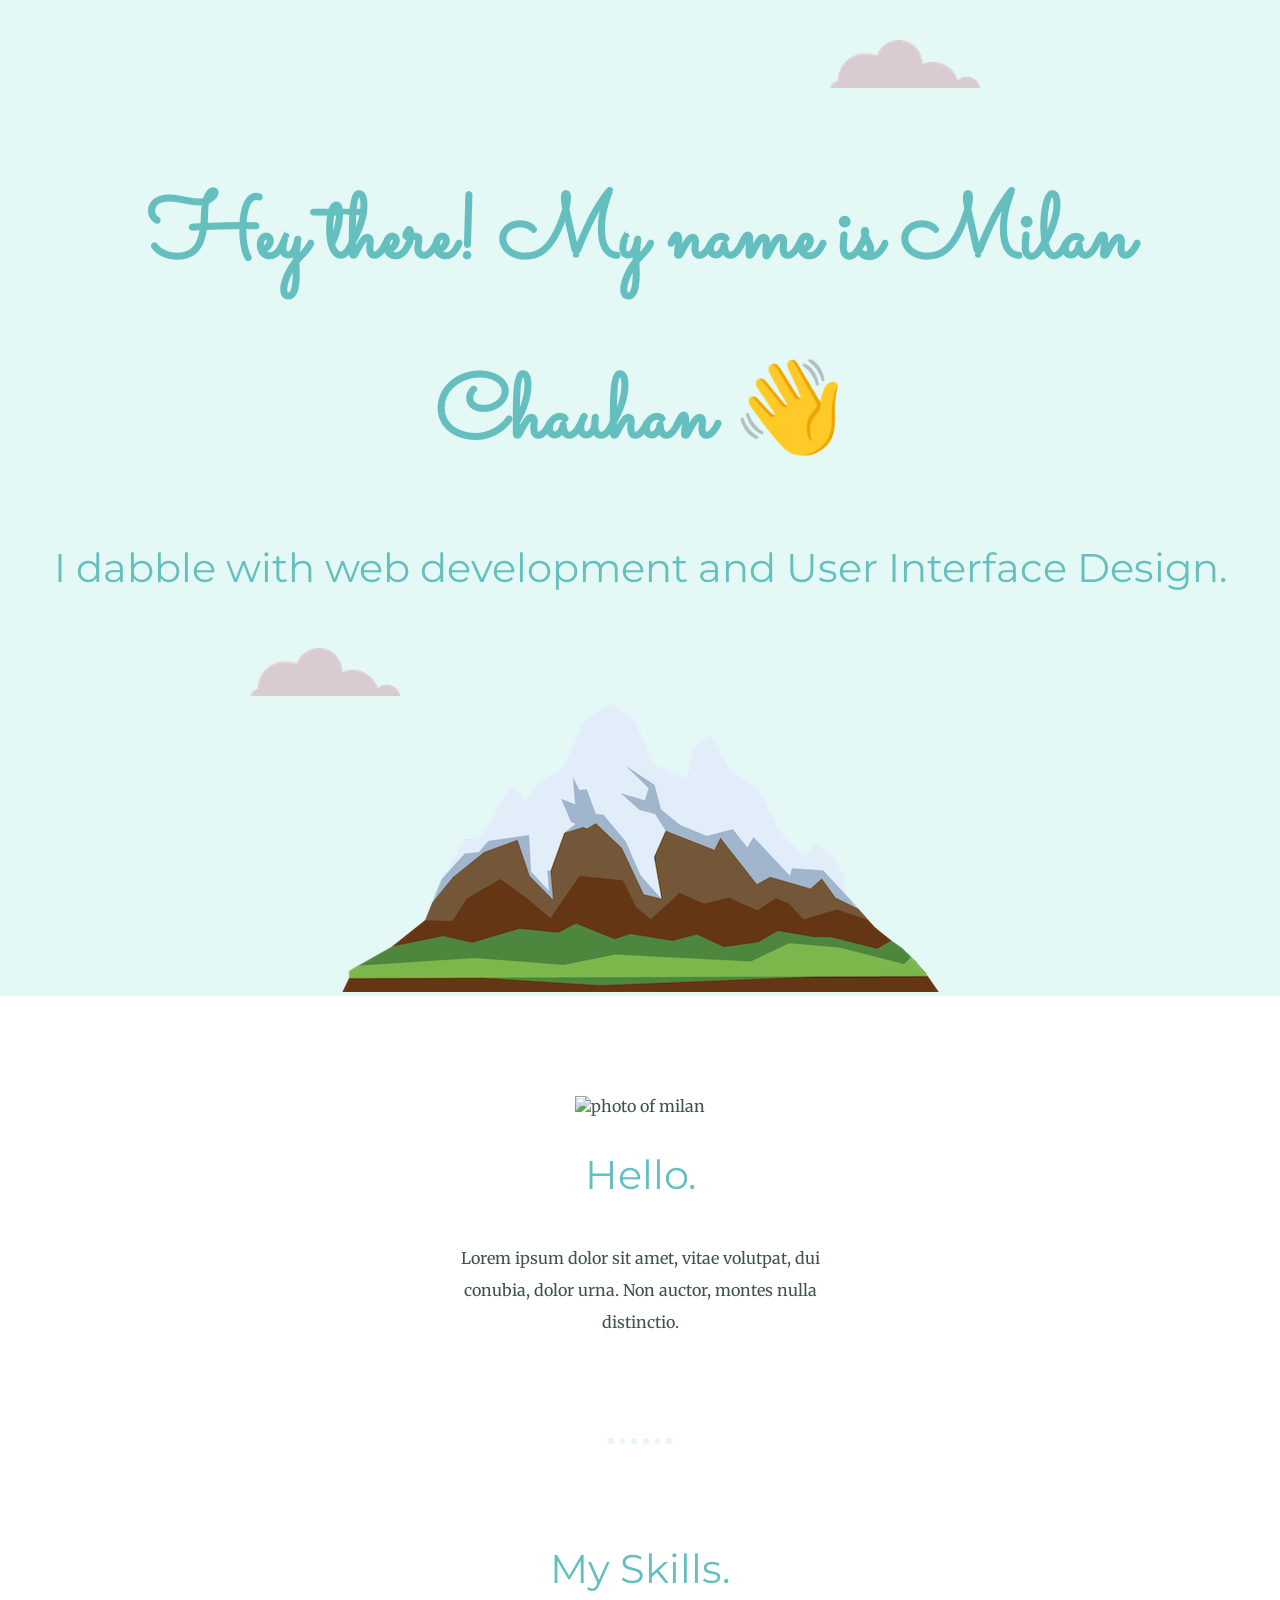
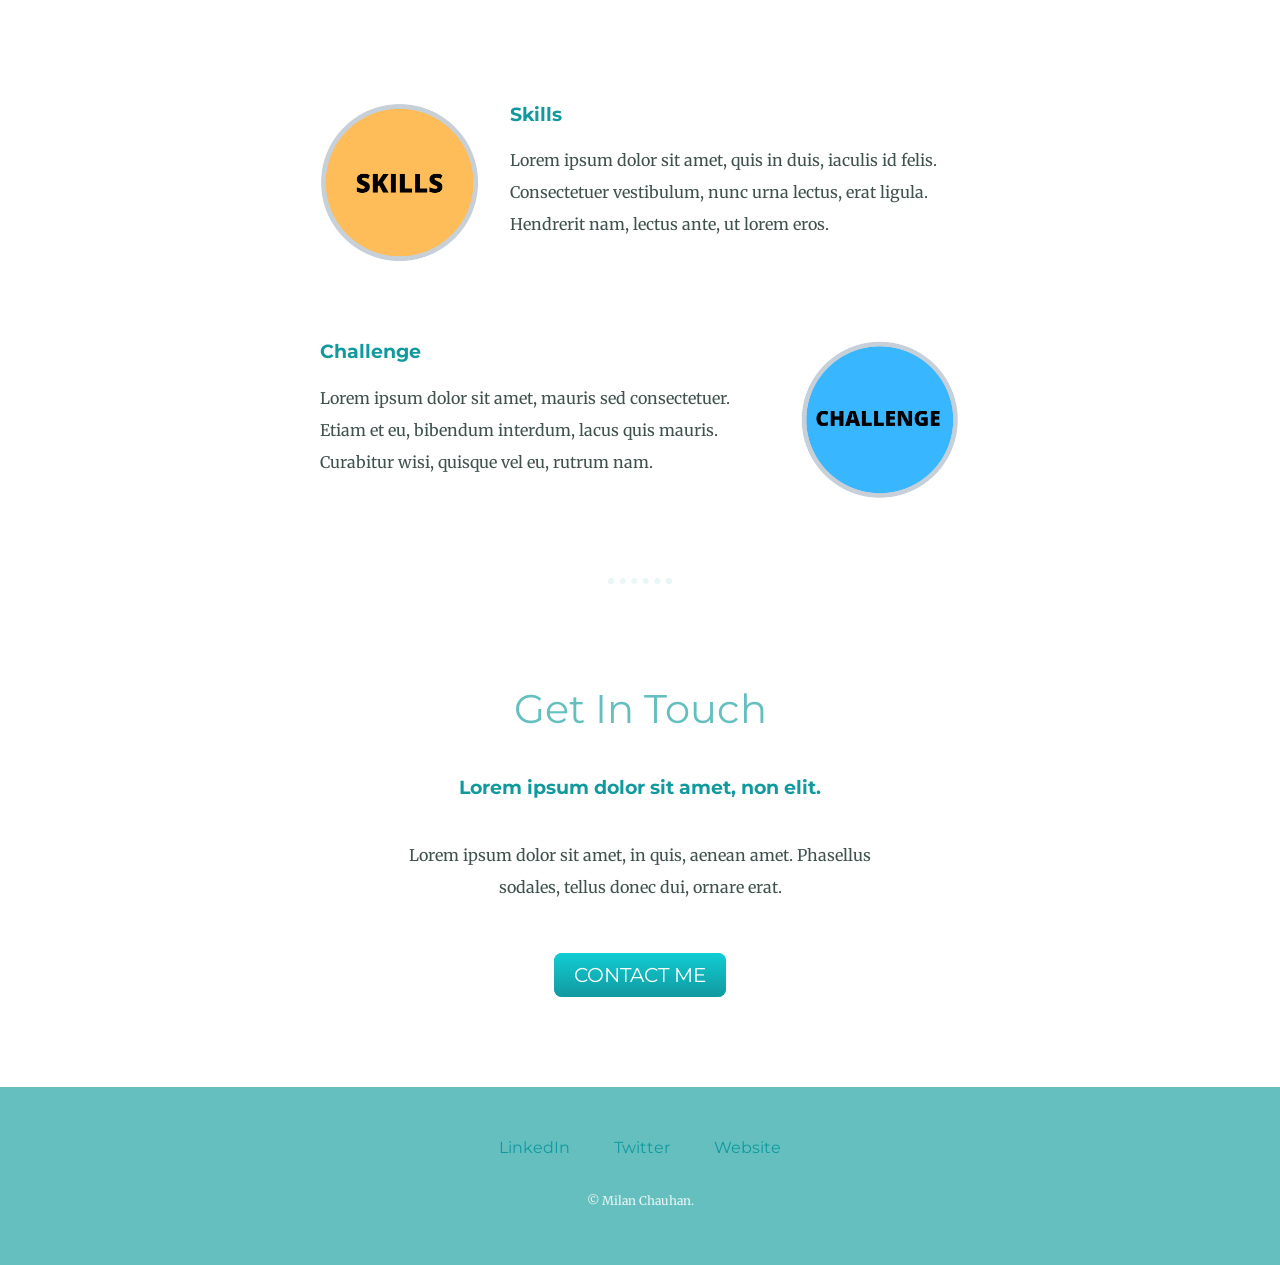
==== index.html @ 95e157bb "updating welcome message" ====
<!DOCTYPE html>
<html lang="en" dir="ltr">
  <head>
    <meta charset="utf-8">
    <title>Milan Chauhan</title>
    <link rel="stylesheet" href="css/styles.css">
    <link rel="icon" href="favicon.ico">
    <link rel="preconnect" href="https://fonts.googleapis.com">
    <link rel="preconnect" href="https://fonts.gstatic.com" crossorigin><link href="https://fonts.googleapis.com/css2?family=Merriweather&family=Montserrat&family=Sacramento&display=swap" rel="stylesheet">
  </head>
  <body>
    <div class="top-container">
      <img class="top-cloud" src="images/cloud.png" alt="cloud-image">
      <h1>Hey there! My name is Milan Chauhan 👋</h1>
      <h2>I dabble with web development and User Interface Design.</h2>
      <img class="bottom-cloud" src="images/cloud.png" alt="cloud-image">
      <img src="images/mountain.png" alt="mountain-image">
    </div>
    
    <div class="middle-container">
      <div class="profile">
        <img class="profile-photo" src="images/milan.png" alt="photo of milan">
        <h2>Hello.</h2>
        <p class="intro">Lorem ipsum dolor sit amet, vitae volutpat, dui conubia, dolor urna. Non auctor, montes nulla distinctio.</p>
      </div>
      <hr>
      <div class="skills">
        <h2>My Skills.</h2>
        <div class="skill-row">
          <img class="skills-image" src="images/skills.png" alt="image with skills written on it">
          <h3>Skills</h3>
          <p>Lorem ipsum dolor sit amet, quis in duis, iaculis id felis. Consectetuer vestibulum, nunc urna lectus, erat ligula. Hendrerit nam, lectus ante, ut lorem eros.</p>
        </div>
        <div class="skill-row">
          <img class="challenge-image" src="images/challenge.png" alt="image with challenge written on it">
          <h3>Challenge</h3>
          <p>Lorem ipsum dolor sit amet, mauris sed consectetuer. Etiam et eu, bibendum interdum, lacus quis mauris. Curabitur wisi, quisque vel eu, rutrum nam.</p>
        </div>
      </div>
      <hr>
      <div class="contact-me">
        <h2>Get In Touch</h2>
        <h3>Lorem ipsum dolor sit amet, non elit.</h3>
        <p class="contact-message">Lorem ipsum dolor sit amet, in quis, aenean amet. Phasellus sodales, tellus donec dui, ornare erat.</p>
        <a class="btn" href="mailto:milanchauhan.junkmail01@gmail.com">CONTACT ME</a>
      </div>
    </div>
    
    
    <div class="bottom-container">
      <a class="footer-link" href="https://www.linkedin.com/in/milanxchauhan">LinkedIn</a>
      <a class="footer-link" href="https://twitter.com/milanxchauhan">Twitter</a>
      <a class="footer-link" href="https://developer.mozilla.org/en-US/">Website</a>
      <p class="copyright">© Milan Chauhan.</p>
    </div>
    

  </body>
</html>
---- css/styles.css ----
body {
  color: #40514E;
  margin: 0;
  text-align: center;
  font-family: 'Merriweather', serif;
}

p {
  line-height: 2;
}

h1 {
  margin: 50px auto 0 auto;
  font-family: 'Sacramento', cursive;
  font-size: 5.625rem;
  color: #66BFBF;
  line-height: 2;
}

h2 {
  font-family: 'Montserrat', sans-serif;
  font-size: 2.5rem;
  color: #66BFBF;
  font-weight: normal;
  padding-bottom: 10px;
}

h3 {
  font-family: 'Montserrat', sans-serif;
  color: #11999E;
}
.intro {
  width: 30%;
  margin: auto;
}

hr {
  border: dotted #EAF6F6 6px;
  border-bottom: none;
  width: 4%;
  margin: 100px auto;
}

a {
  color: #11999E;
  font-family: 'Montserrat', sans-serif;
  margin: 10px 20px;
  text-decoration: none;
}

a:hover {
  color: #EAF6F6;
}

.skill-row {
  width: 50%;
  margin: 100px auto 100px auto;
  text-align: left;
}

.top-container {
  background-color: #E4F9F5;
  position: relative;
  padding-top: 100px;
}

.middle-container {
  margin: 100px 0;
}

.bottom-container {
  background-color: #66BFBF;
  padding: 50px 0 20px;
}

.top-cloud {
  position: absolute;
  right: 300px;
  top: 40px;

}

.bottom-cloud {
  position: absolute;
  left: 250px;
  bottom: 300px;
}

.profile-photo {
  width: 25%;
}

.skills-image {
  width: 25%;
  float: left;
  margin-right: 30px;
}

.challenge-image {
  width: 25%;
  float: right;
  margin-left: 30px;
}

.contact-message {
  width: 40%;
  margin: 40px auto 60px;
}

.copyright {
  color: #EAF6F6;
  font-size: 0.75rem;
  padding: 20px 0;
}

.btn {
  background: #11cdd4;
  background-image: -webkit-linear-gradient(top, #11cdd4, #11999e);
  background-image: -moz-linear-gradient(top, #11cdd4, #11999e);
  background-image: -ms-linear-gradient(top, #11cdd4, #11999e);
  background-image: -o-linear-gradient(top, #11cdd4, #11999e);
  background-image: linear-gradient(to bottom, #11cdd4, #11999e);
  -webkit-border-radius: 8;
  -moz-border-radius: 8;
  border-radius: 8px;
  font-family: 'Montserrat', sans-serif;
  color: #ffffff;
  font-size: 20px;
  padding: 10px 20px 10px 20px;
  text-decoration: none;
}

.btn:hover {
  background: #30e3cb;
  background-image: -webkit-linear-gradient(top, #30e3cb, #2bc4ad);
  background-image: -moz-linear-gradient(top, #30e3cb, #2bc4ad);
  background-image: -ms-linear-gradient(top, #30e3cb, #2bc4ad);
  background-image: -o-linear-gradient(top, #30e3cb, #2bc4ad);
  background-image: linear-gradient(to bottom, #30e3cb, #2bc4ad);
  text-decoration: none;
}
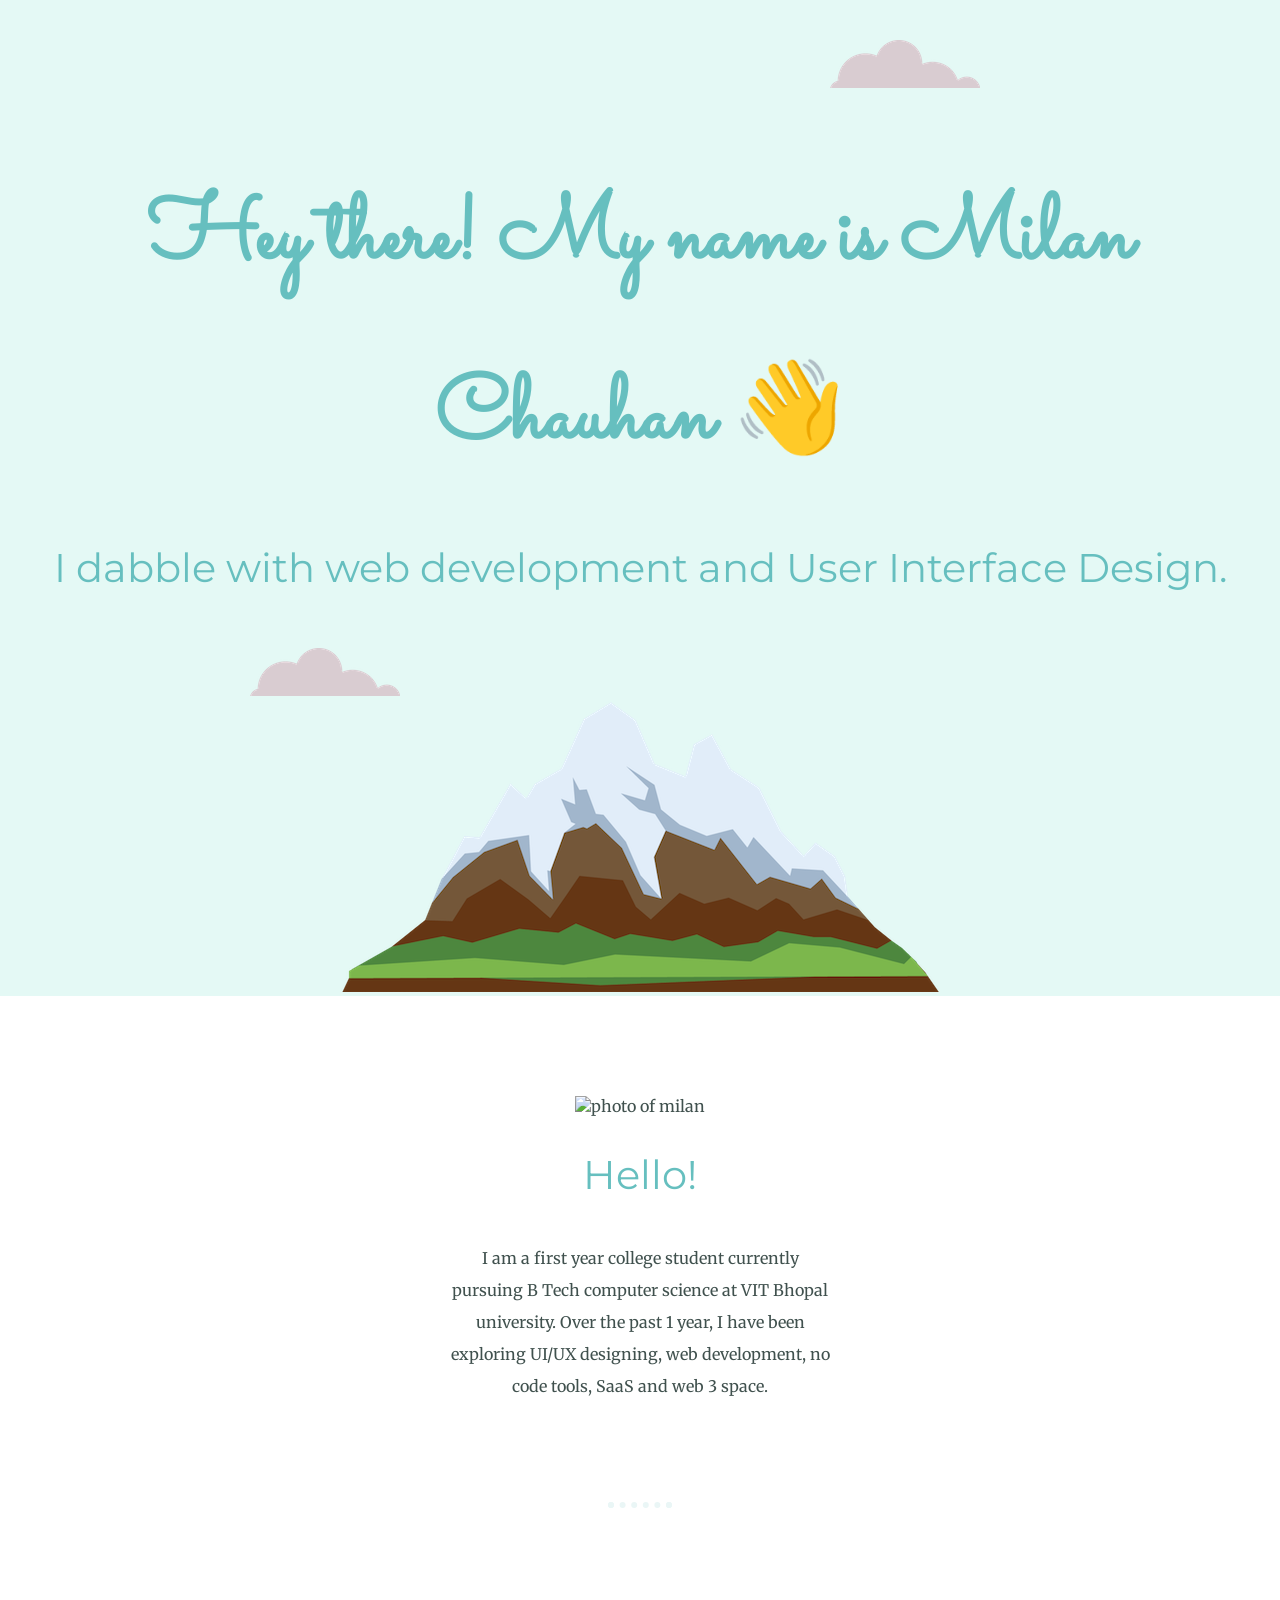
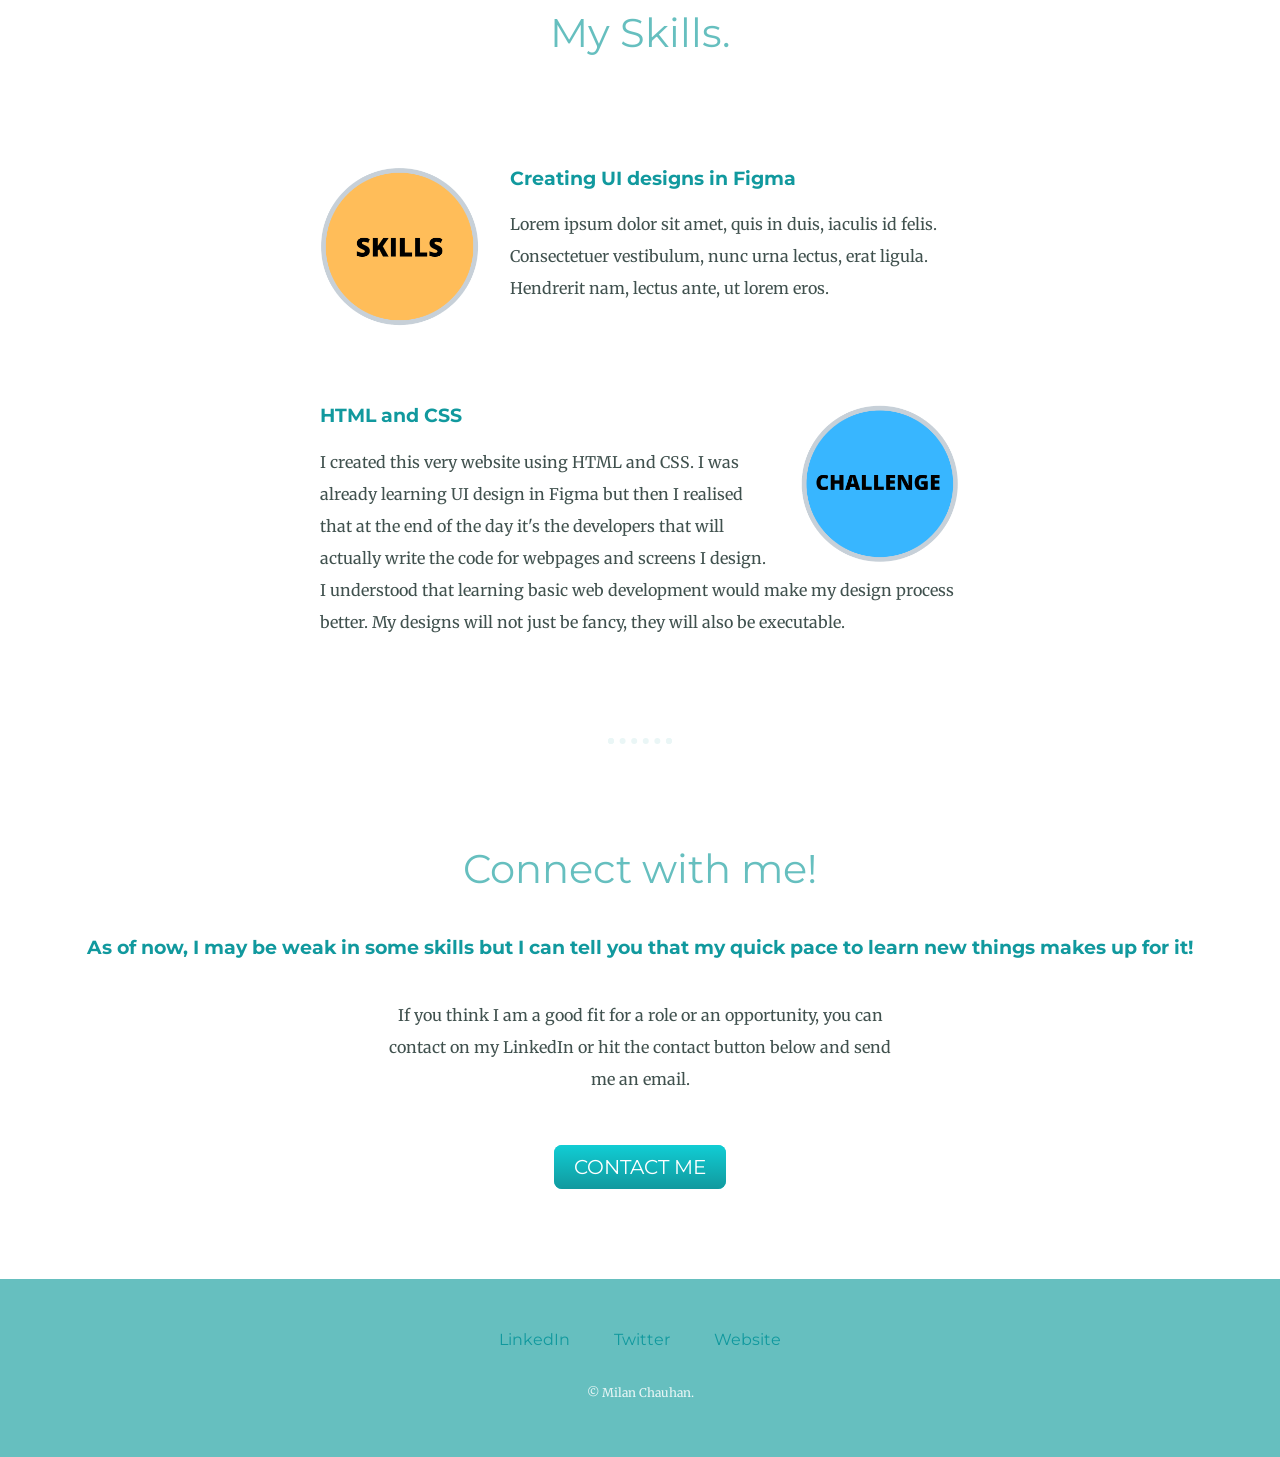
==== commit 68bf89d4: "updating portfolio details" ====
--- a/index.html
+++ b/index.html
@@ -20,29 +20,29 @@
     <div class="middle-container">
       <div class="profile">
         <img class="profile-photo" src="images/milan.png" alt="photo of milan">
-        <h2>Hello.</h2>
-        <p class="intro">Lorem ipsum dolor sit amet, vitae volutpat, dui conubia, dolor urna. Non auctor, montes nulla distinctio.</p>
+        <h2>Hello!</h2>
+        <p class="intro">I am a first year college student currently pursuing B Tech computer science at VIT Bhopal university. Over the past 1 year, I have been exploring UI/UX designing, web development, no code tools, SaaS and web 3 space.</p>
       </div>
       <hr>
       <div class="skills">
         <h2>My Skills.</h2>
         <div class="skill-row">
           <img class="skills-image" src="images/skills.png" alt="image with skills written on it">
-          <h3>Skills</h3>
+          <h3>Creating UI designs in Figma</h3>
           <p>Lorem ipsum dolor sit amet, quis in duis, iaculis id felis. Consectetuer vestibulum, nunc urna lectus, erat ligula. Hendrerit nam, lectus ante, ut lorem eros.</p>
         </div>
         <div class="skill-row">
           <img class="challenge-image" src="images/challenge.png" alt="image with challenge written on it">
-          <h3>Challenge</h3>
-          <p>Lorem ipsum dolor sit amet, mauris sed consectetuer. Etiam et eu, bibendum interdum, lacus quis mauris. Curabitur wisi, quisque vel eu, rutrum nam.</p>
+          <h3>HTML and CSS</h3>
+          <p>I created this very website using HTML and CSS. I was already learning UI design in Figma but then I realised that at the end of the day it's the developers that will actually write the code for webpages and screens I design. I understood that learning basic web development would make my design process better. My designs will not just be fancy, they will also be executable.</p>
         </div>
       </div>
       <hr>
       <div class="contact-me">
-        <h2>Get In Touch</h2>
-        <h3>Lorem ipsum dolor sit amet, non elit.</h3>
-        <p class="contact-message">Lorem ipsum dolor sit amet, in quis, aenean amet. Phasellus sodales, tellus donec dui, ornare erat.</p>
-        <a class="btn" href="mailto:milanchauhan.junkmail01@gmail.com">CONTACT ME</a>
+        <h2>Connect with me!</h2>
+        <h3>As of now, I may be weak in some skills but I can tell you that my quick pace to learn new things makes up for it!</h3>
+        <p class="contact-message">If you think I am a good fit for a role or an opportunity, you can contact on my LinkedIn or hit the contact button below and send me an email.</p>
+        <a class="btn" href="mailto:milanchauhan.contact@gmail.com">CONTACT ME</a>
       </div>
     </div>
     
@@ -50,7 +50,7 @@
     <div class="bottom-container">
       <a class="footer-link" href="https://www.linkedin.com/in/milanxchauhan">LinkedIn</a>
       <a class="footer-link" href="https://twitter.com/milanxchauhan">Twitter</a>
-      <a class="footer-link" href="https://developer.mozilla.org/en-US/">Website</a>
+      <a class="footer-link" href="https://milanxchauhan.github.io/portfolio/">Website</a>
       <p class="copyright">© Milan Chauhan.</p>
     </div>
     
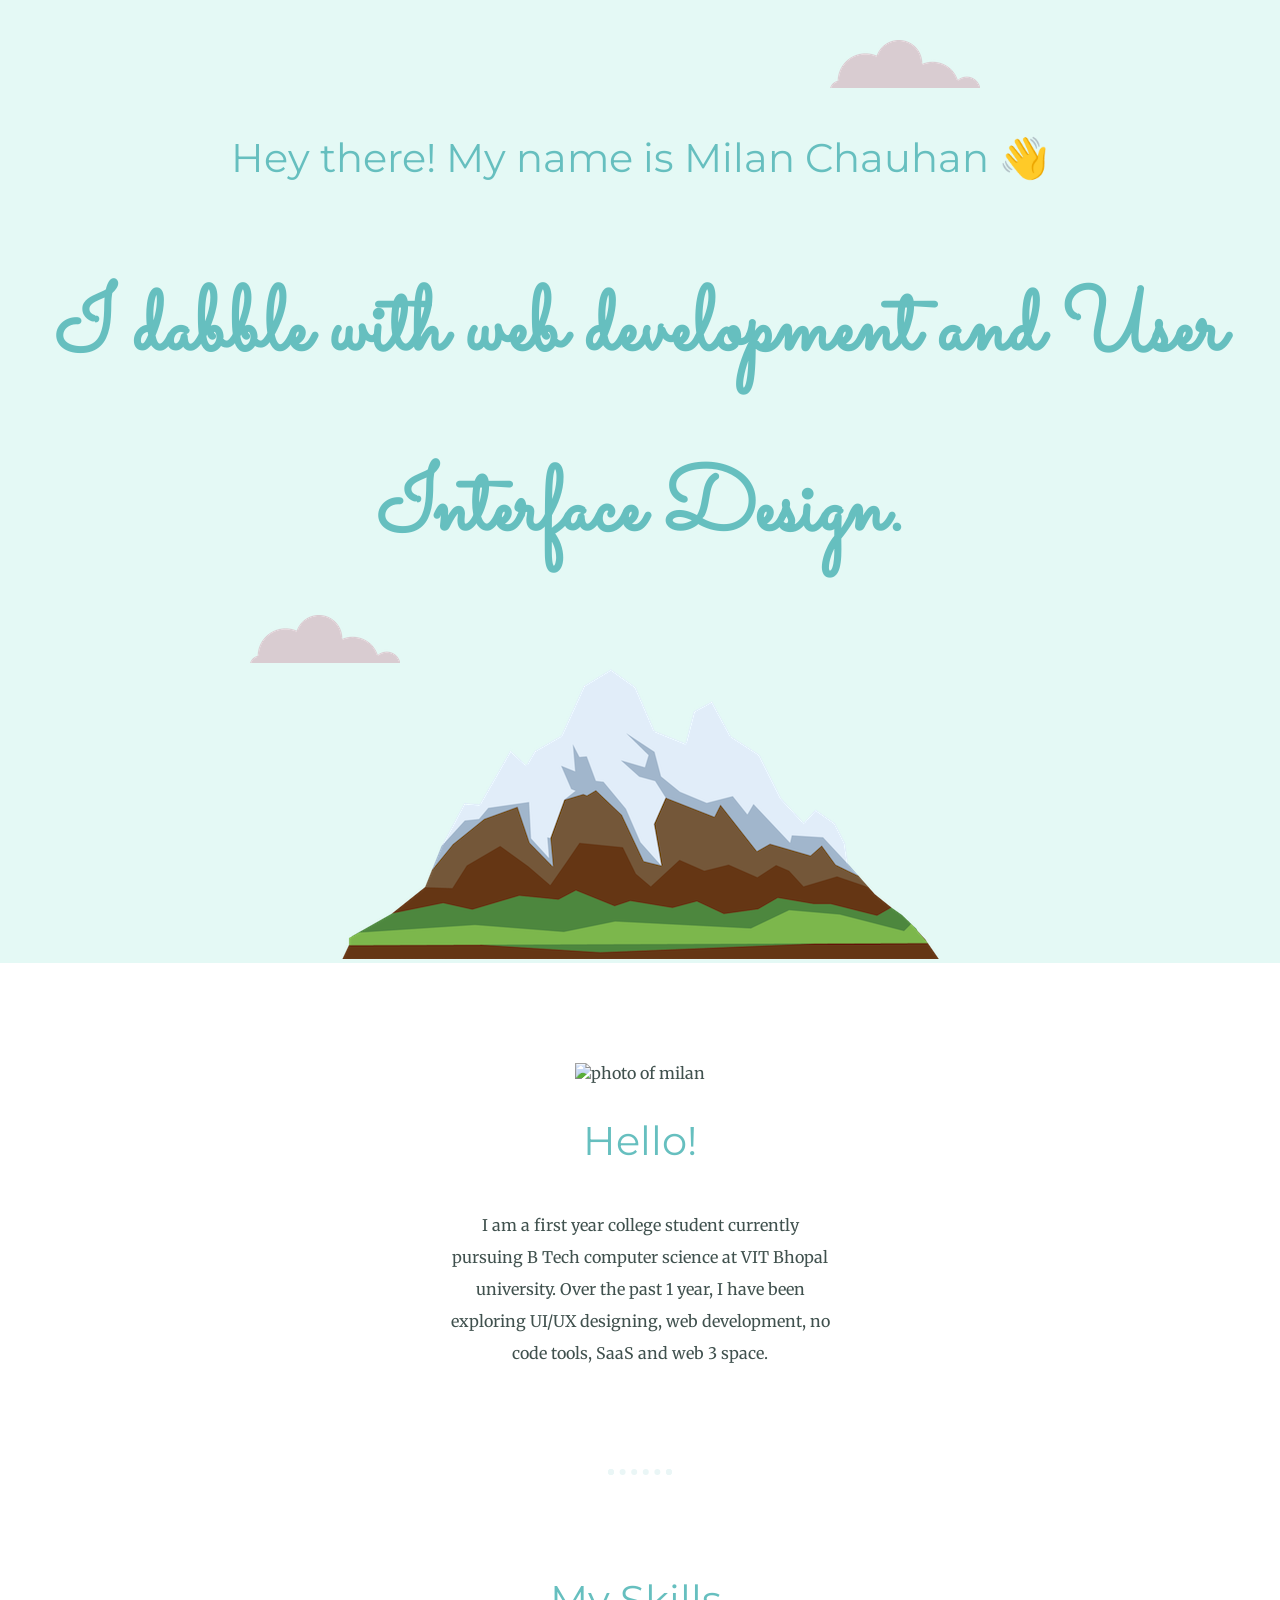
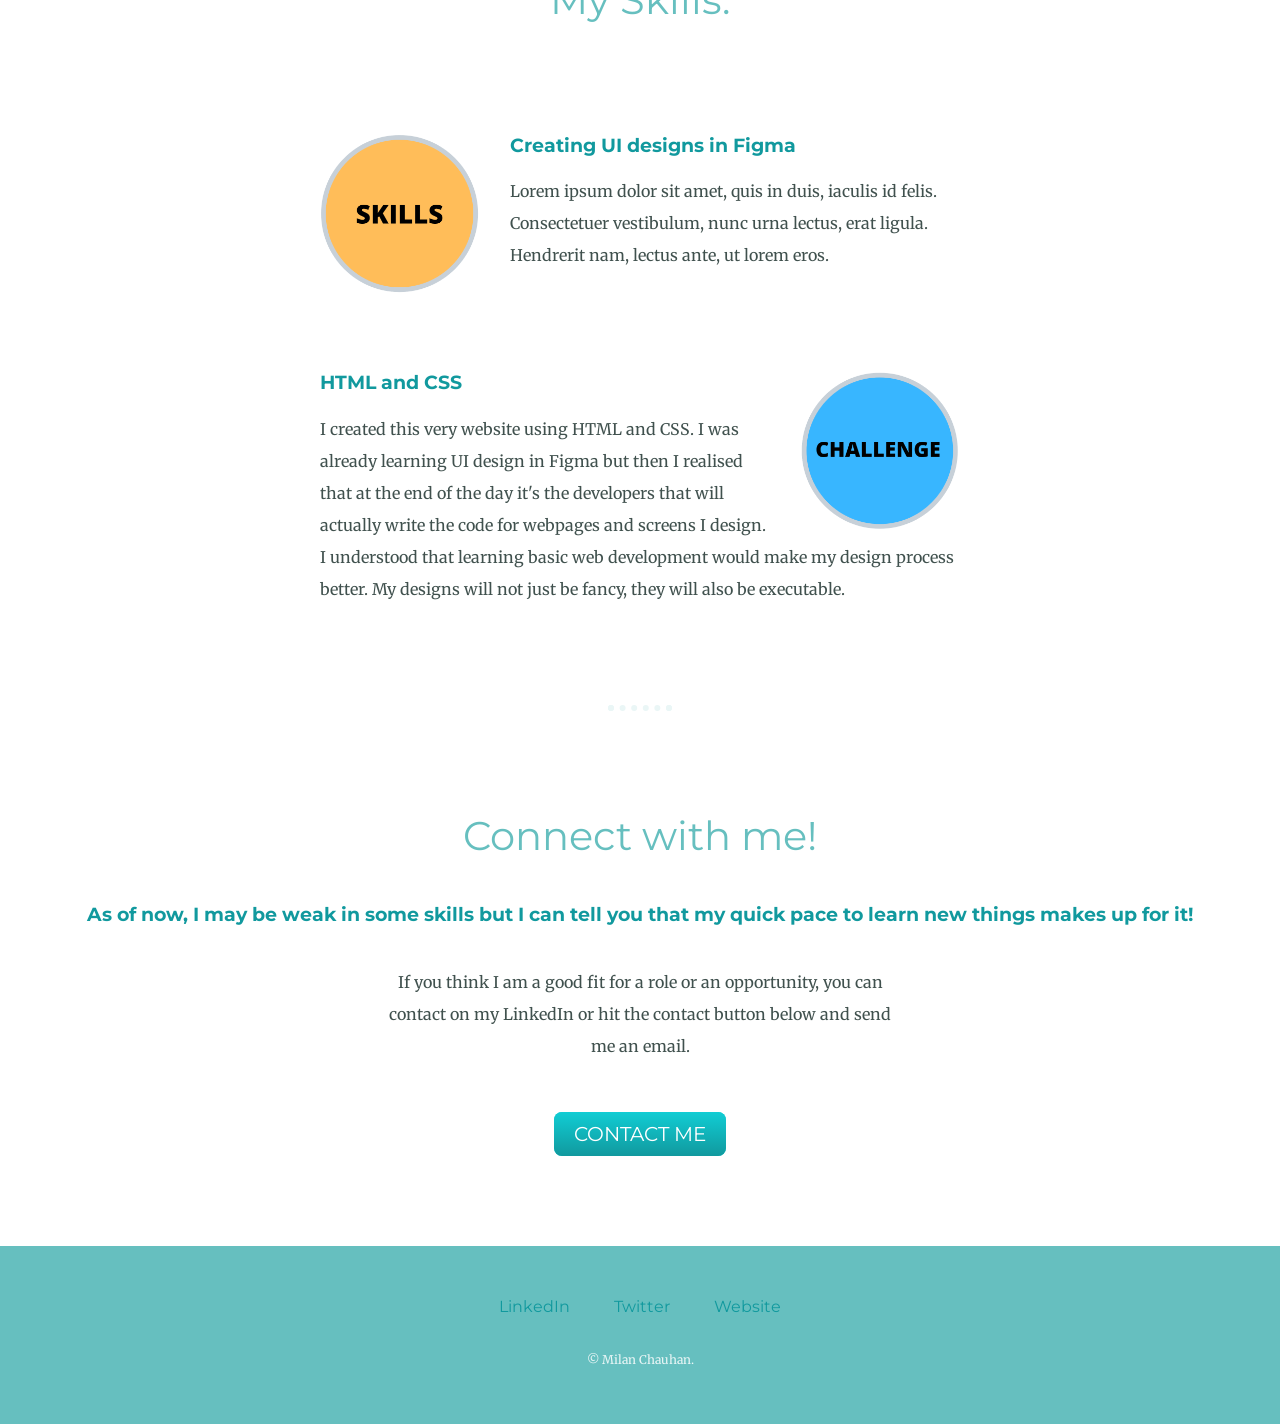
==== commit 7f6d2ec5: "updating welcome message" ====
--- a/index.html
+++ b/index.html
@@ -11,8 +11,8 @@
   <body>
     <div class="top-container">
       <img class="top-cloud" src="images/cloud.png" alt="cloud-image">
-      <h1>Hey there! My name is Milan Chauhan 👋</h1>
-      <h2>I dabble with web development and User Interface Design.</h2>
+      <h2>Hey there! My name is Milan Chauhan 👋</h2>
+      <h1>I dabble with web development and User Interface Design.</h1>
       <img class="bottom-cloud" src="images/cloud.png" alt="cloud-image">
       <img src="images/mountain.png" alt="mountain-image">
     </div>
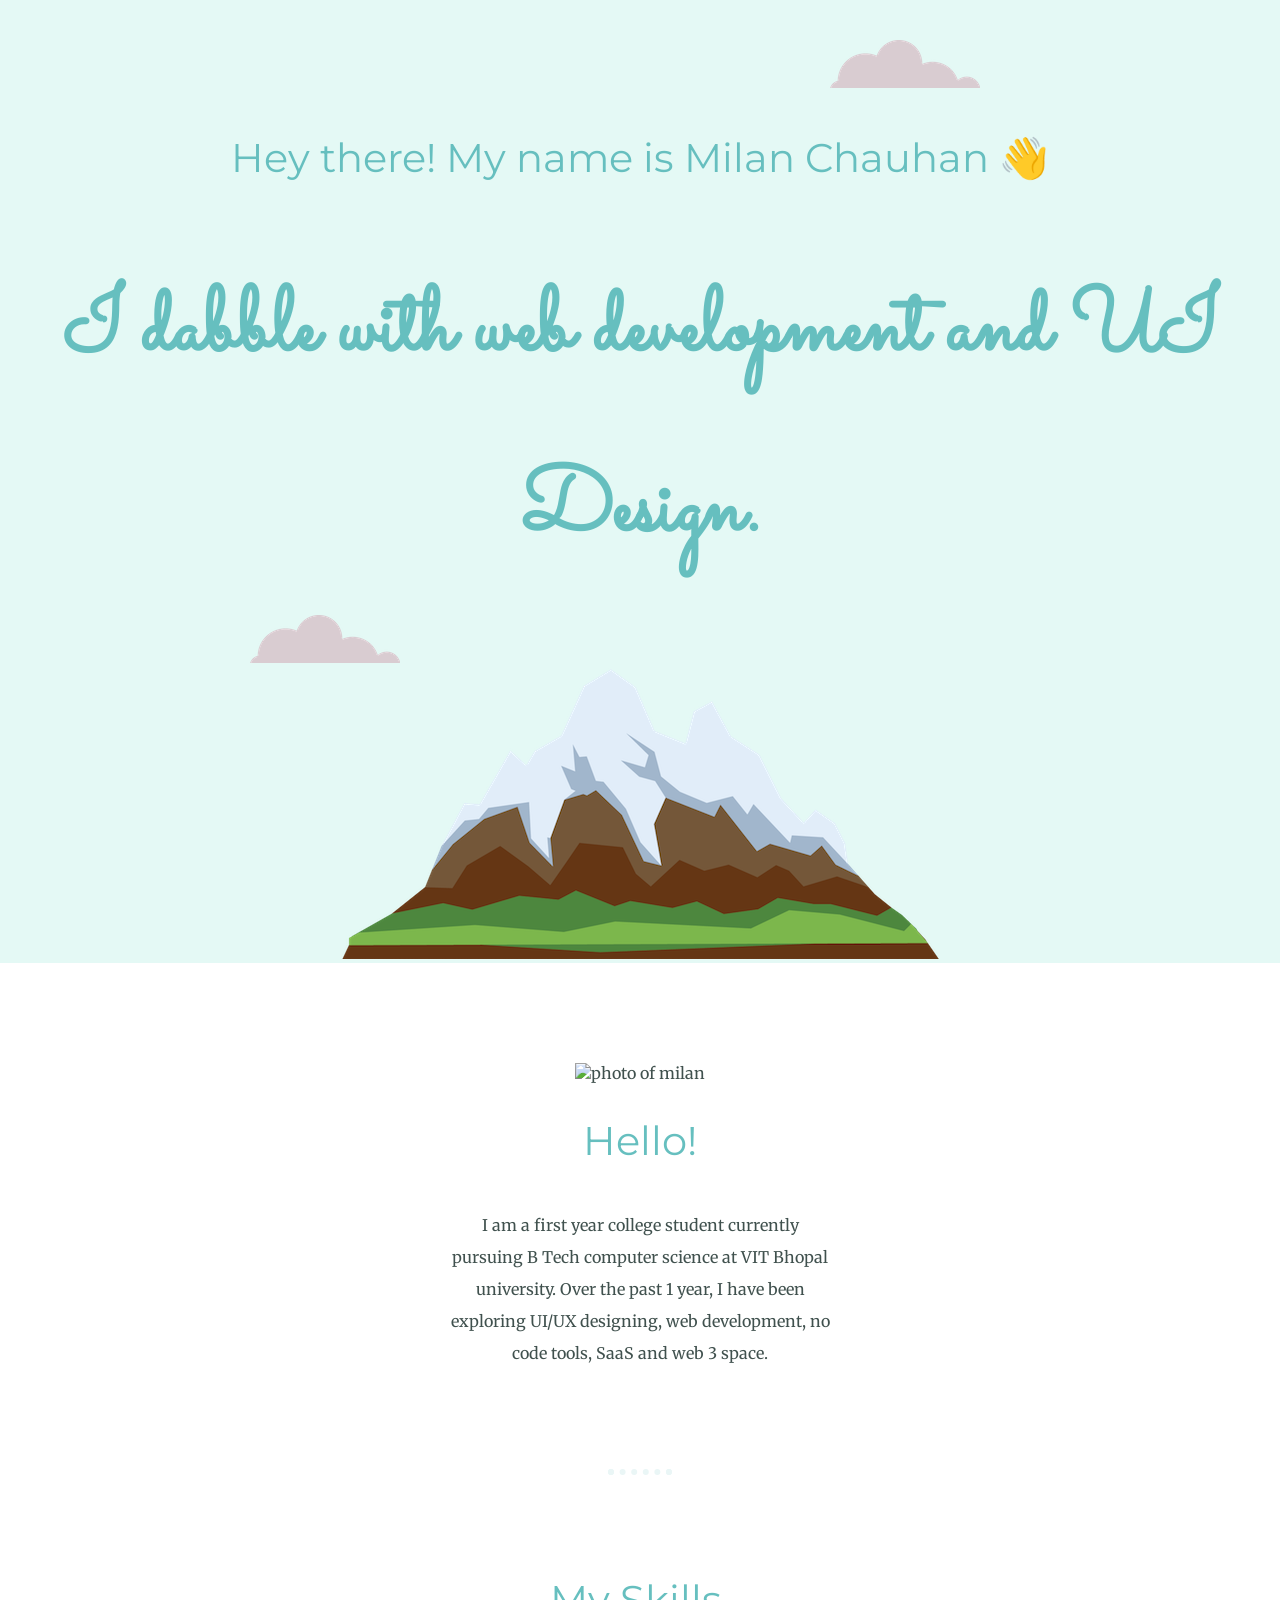
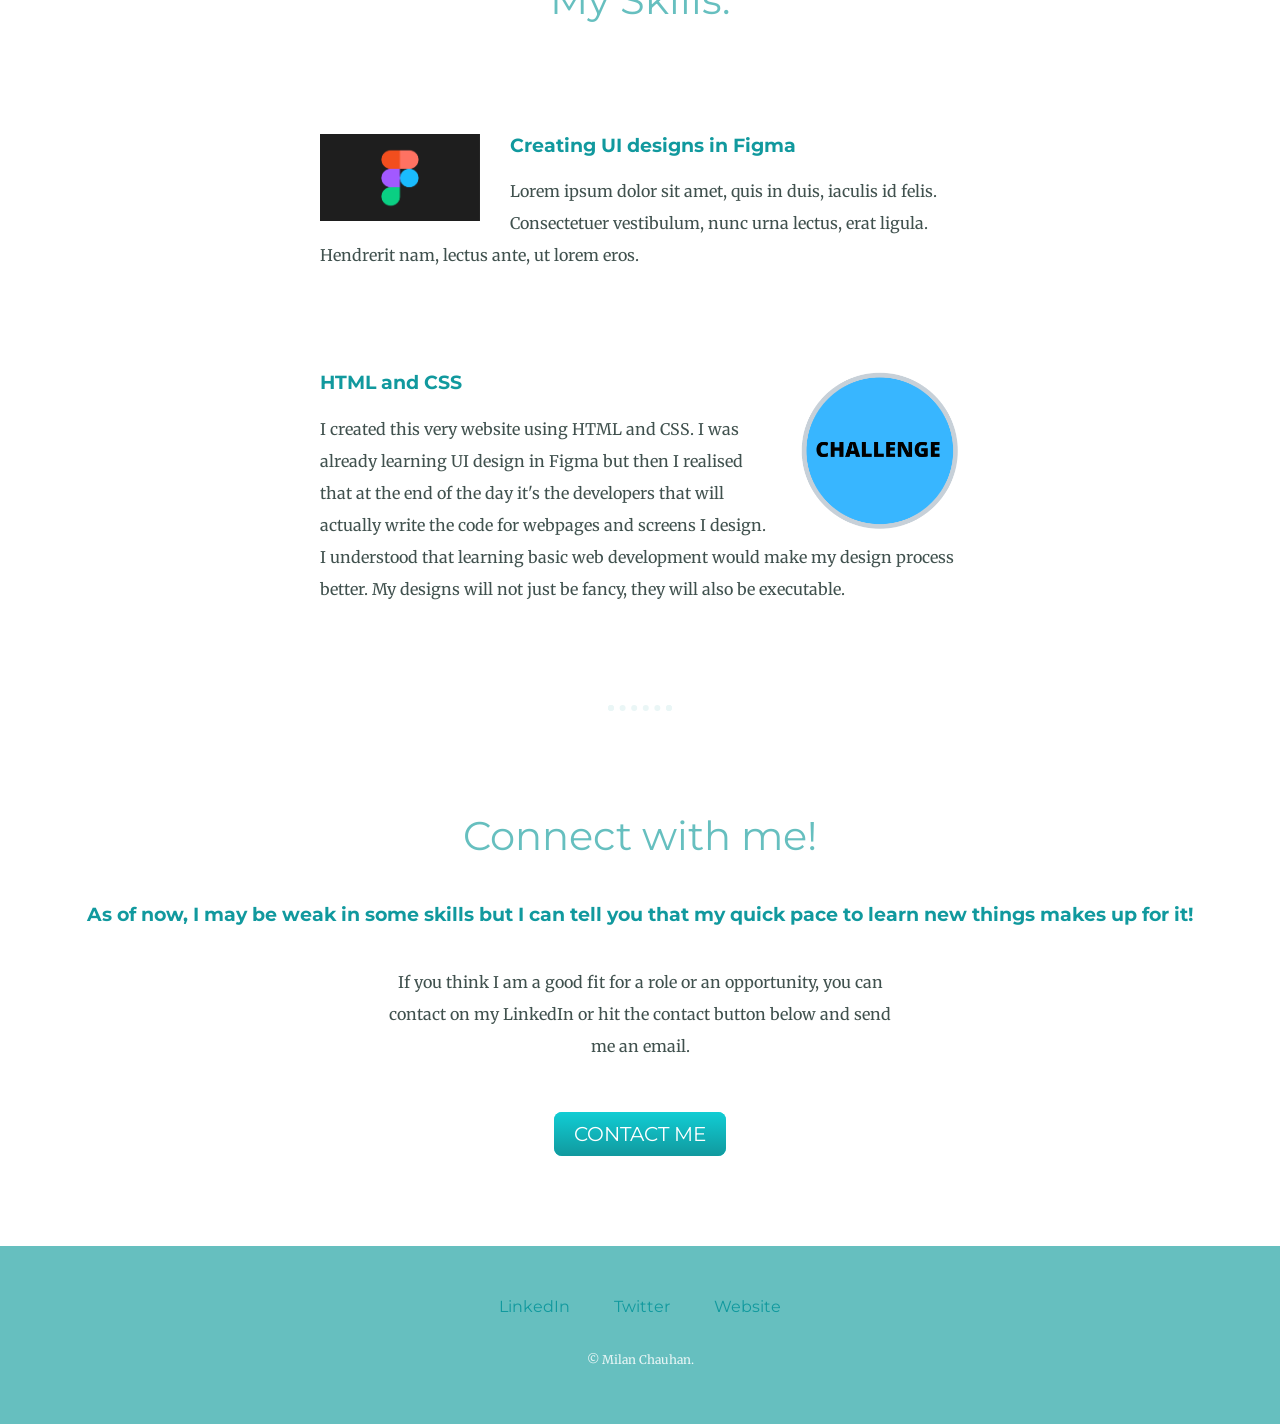
==== commit 7d964c79: "Update index.html" ====
--- a/index.html
+++ b/index.html
@@ -12,7 +12,7 @@
     <div class="top-container">
       <img class="top-cloud" src="images/cloud.png" alt="cloud-image">
       <h2>Hey there! My name is Milan Chauhan 👋</h2>
-      <h1>I dabble with web development and User Interface Design.</h1>
+      <h1>I dabble with web development and UI Design.</h1>
       <img class="bottom-cloud" src="images/cloud.png" alt="cloud-image">
       <img src="images/mountain.png" alt="mountain-image">
     </div>
@@ -27,7 +27,7 @@
       <div class="skills">
         <h2>My Skills.</h2>
         <div class="skill-row">
-          <img class="skills-image" src="images/skills.png" alt="image with skills written on it">
+          <img class="skills-image" src="images/figma-logo.png" alt="image of figma icon">
           <h3>Creating UI designs in Figma</h3>
           <p>Lorem ipsum dolor sit amet, quis in duis, iaculis id felis. Consectetuer vestibulum, nunc urna lectus, erat ligula. Hendrerit nam, lectus ante, ut lorem eros.</p>
         </div>
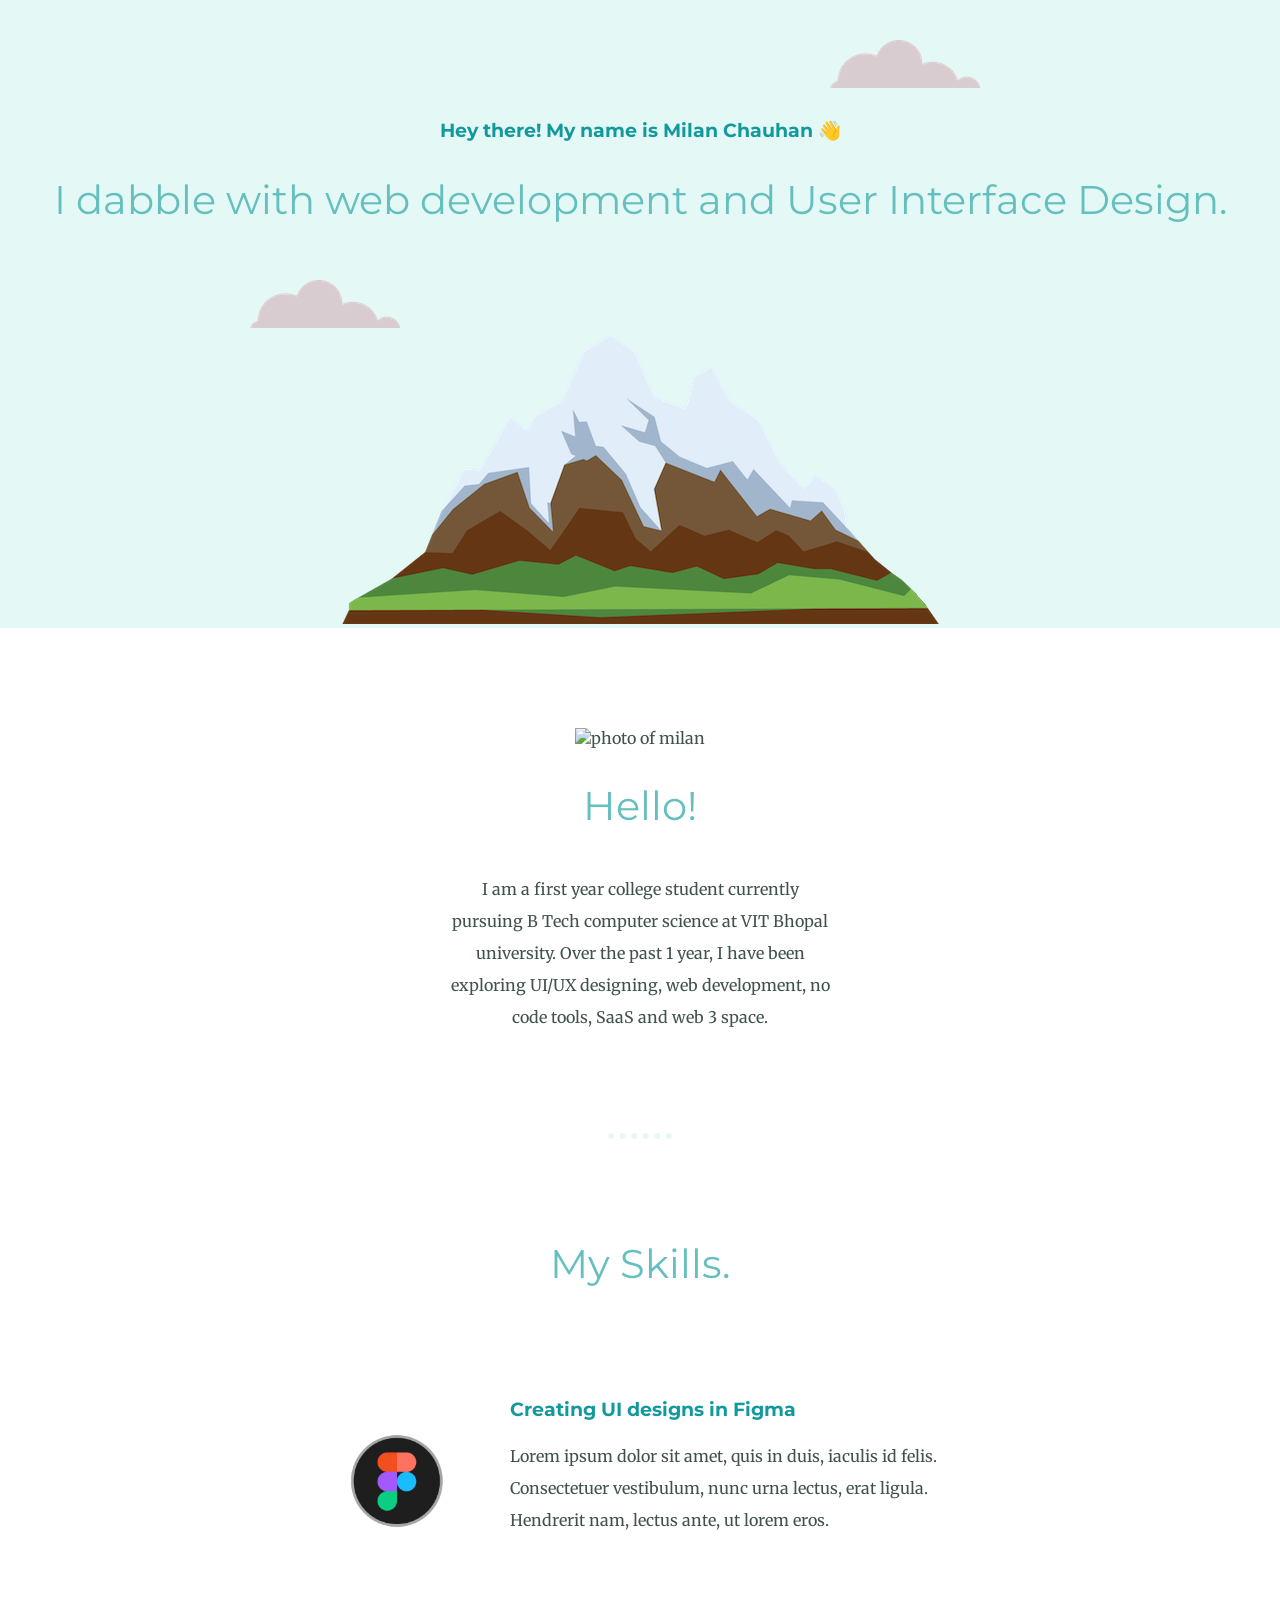
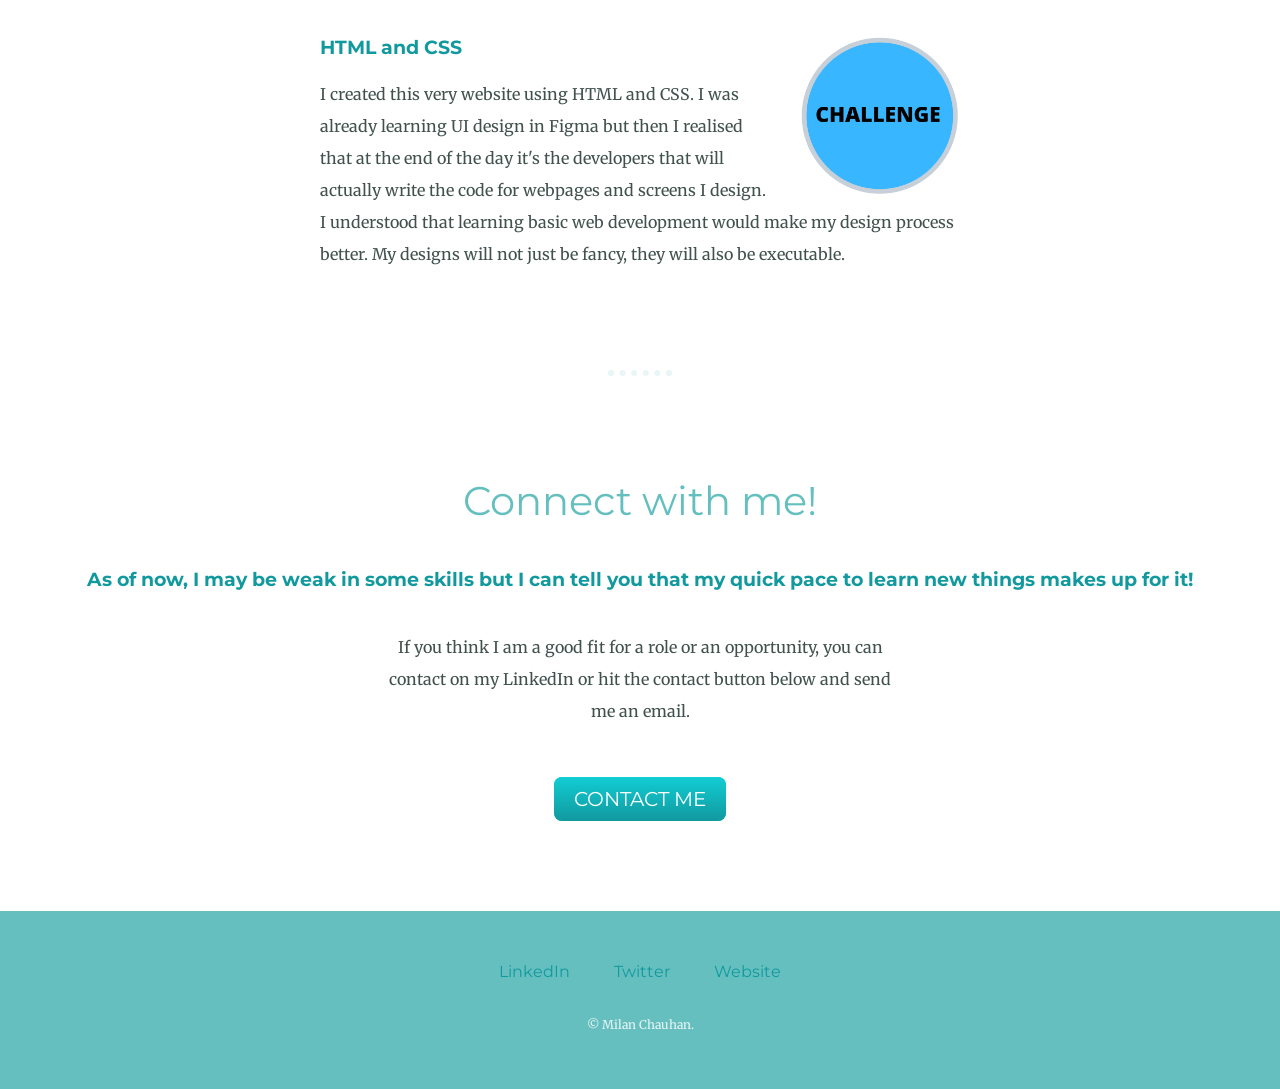
==== commit 24fd6464: "update index.html" ====
--- a/index.html
+++ b/index.html
@@ -11,8 +11,8 @@
   <body>
     <div class="top-container">
       <img class="top-cloud" src="images/cloud.png" alt="cloud-image">
-      <h2>Hey there! My name is Milan Chauhan 👋</h2>
-      <h1>I dabble with web development and UI Design.</h1>
+      <h3>Hey there! My name is Milan Chauhan 👋</h3>
+      <h2>I dabble with web development and User Interface Design.</h2>
       <img class="bottom-cloud" src="images/cloud.png" alt="cloud-image">
       <img src="images/mountain.png" alt="mountain-image">
     </div>
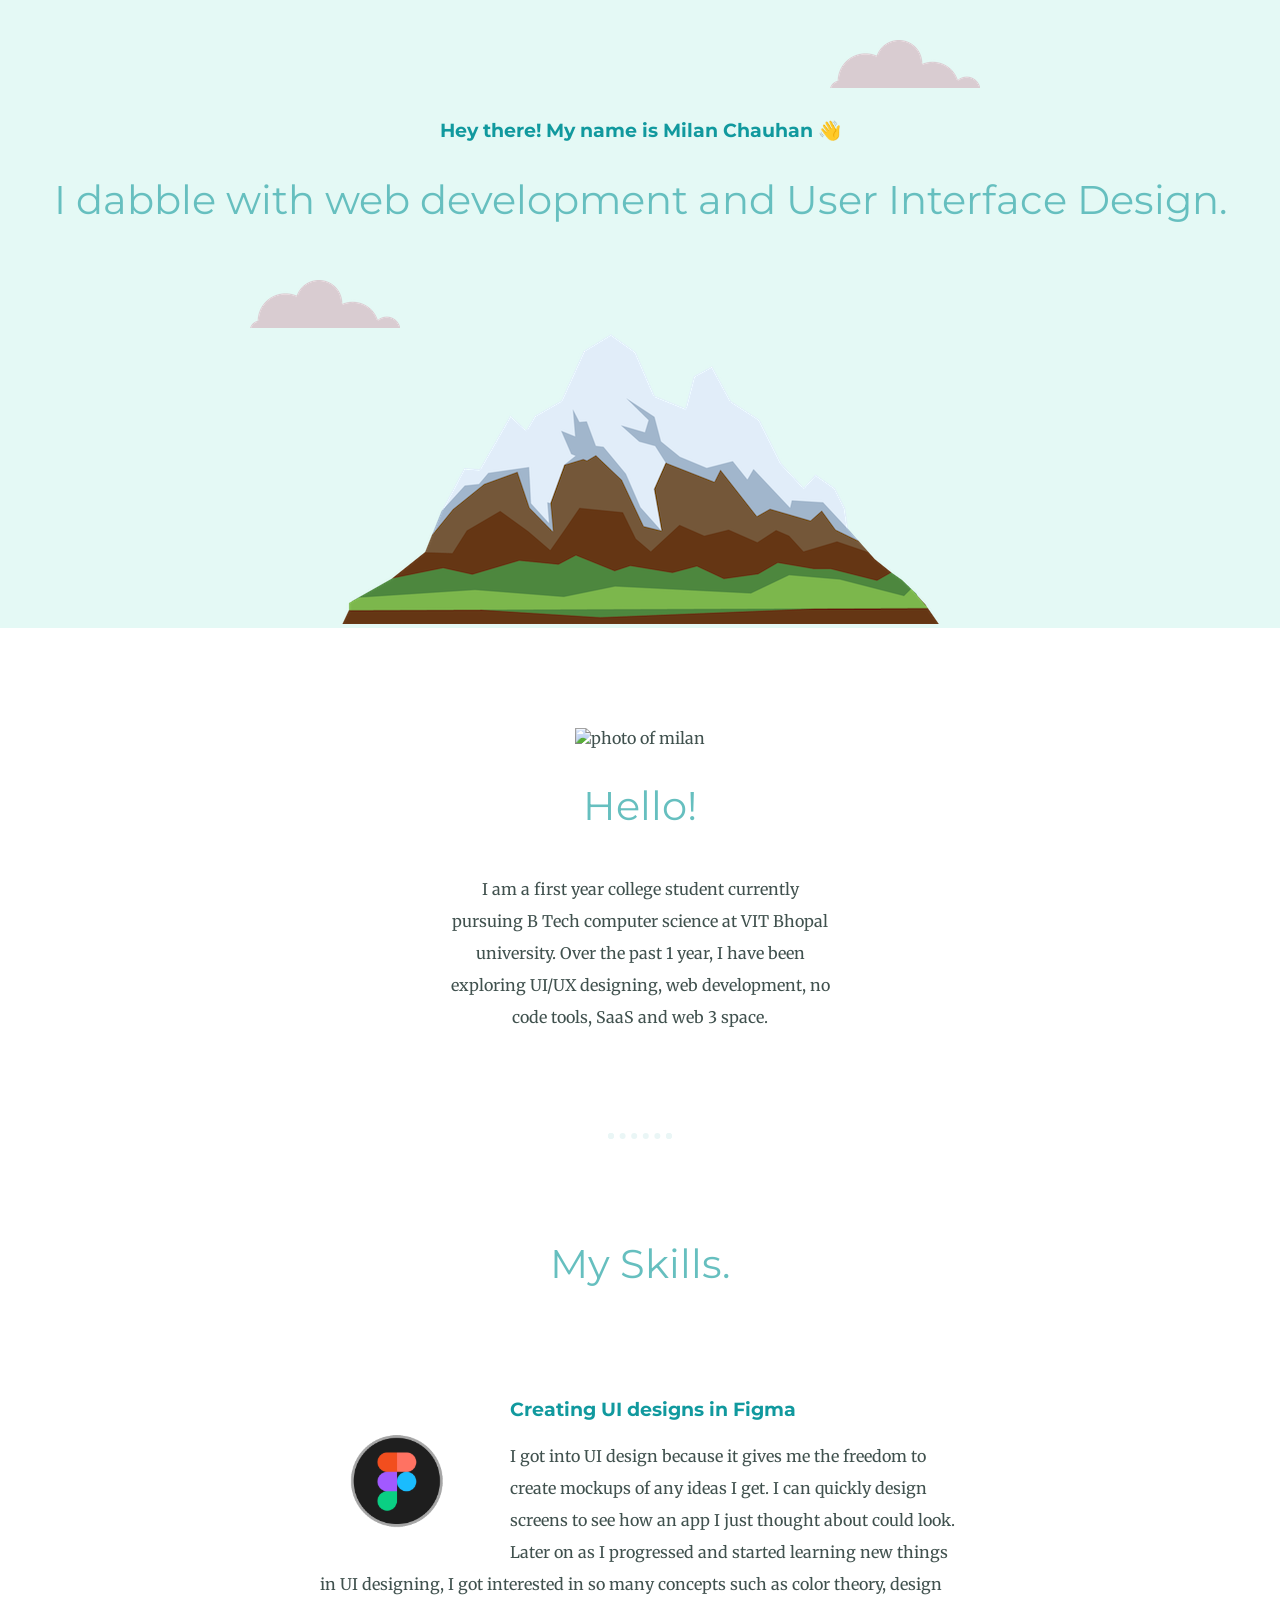
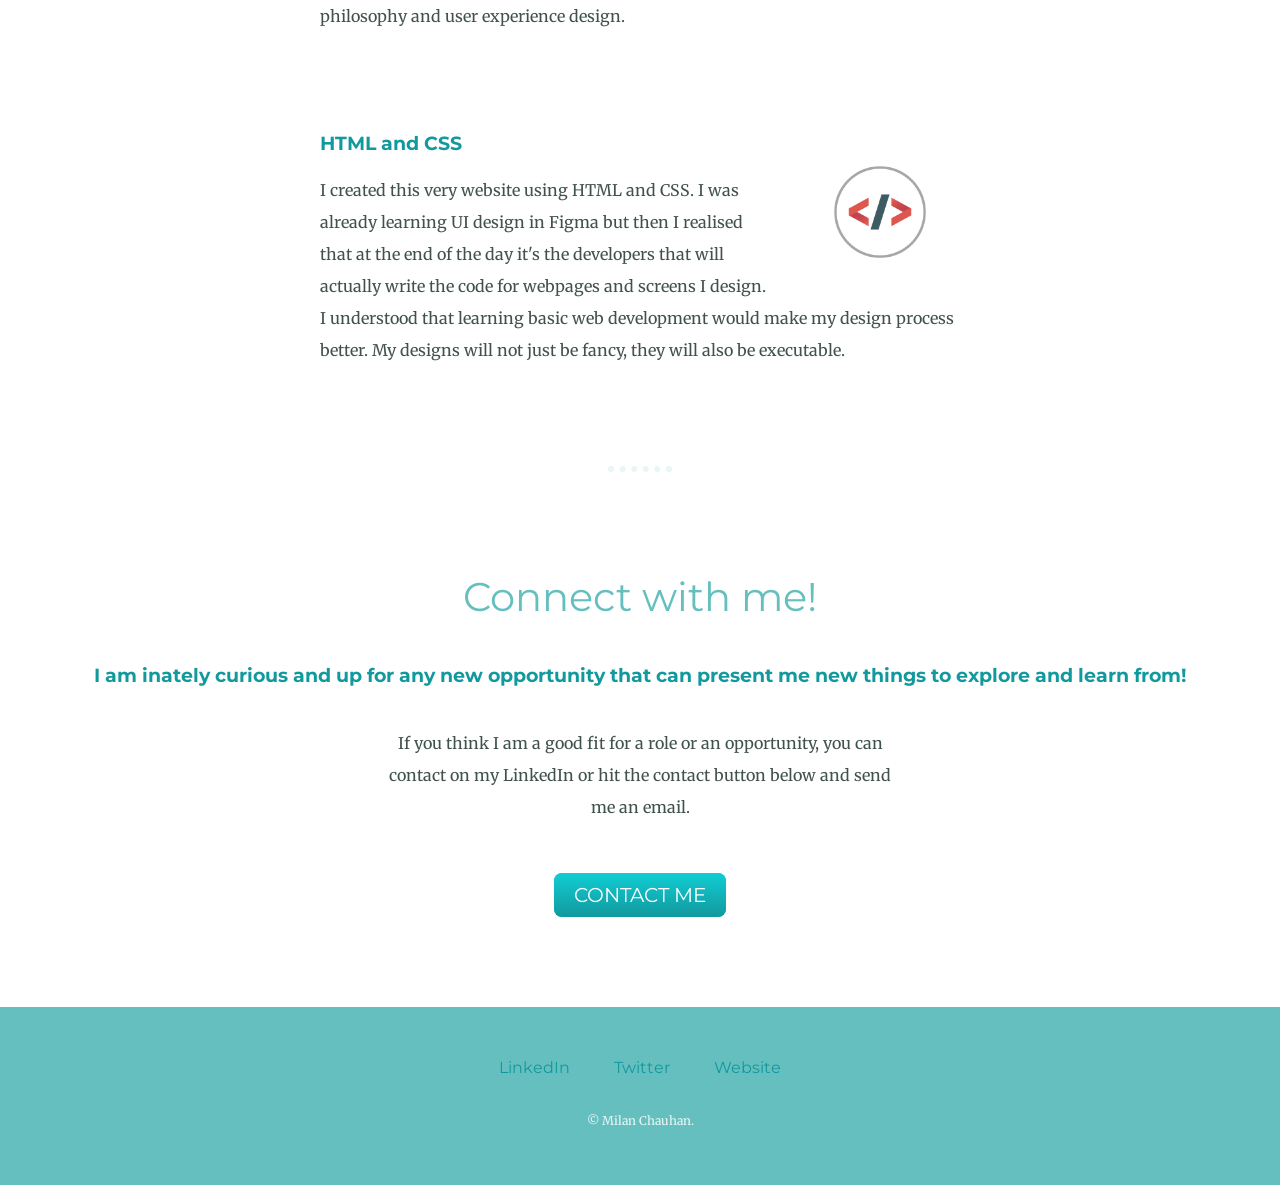
==== commit 69901ff6: "update index.html" ====
--- a/index.html
+++ b/index.html
@@ -29,10 +29,10 @@
         <div class="skill-row">
           <img class="skills-image" src="images/figma-logo.png" alt="image of figma icon">
           <h3>Creating UI designs in Figma</h3>
-          <p>Lorem ipsum dolor sit amet, quis in duis, iaculis id felis. Consectetuer vestibulum, nunc urna lectus, erat ligula. Hendrerit nam, lectus ante, ut lorem eros.</p>
+          <p>I got into UI design because it gives me the freedom to create mockups of any ideas I get. I can quickly design screens to see how an app I just thought about could look. Later on as I progressed and started learning new things in UI designing, I got interested in so many concepts such as color theory, design philosophy and user experience design. </p>
         </div>
         <div class="skill-row">
-          <img class="challenge-image" src="images/challenge.png" alt="image with challenge written on it">
+          <img class="challenge-image" src="images/coder-icon.png" alt="image with showwing brackets used while coding">
           <h3>HTML and CSS</h3>
           <p>I created this very website using HTML and CSS. I was already learning UI design in Figma but then I realised that at the end of the day it's the developers that will actually write the code for webpages and screens I design. I understood that learning basic web development would make my design process better. My designs will not just be fancy, they will also be executable.</p>
         </div>
@@ -40,7 +40,7 @@
       <hr>
       <div class="contact-me">
         <h2>Connect with me!</h2>
-        <h3>As of now, I may be weak in some skills but I can tell you that my quick pace to learn new things makes up for it!</h3>
+        <h3>I am inately curious and up for any new opportunity that can present me new things to explore and learn from!</h3>
         <p class="contact-message">If you think I am a good fit for a role or an opportunity, you can contact on my LinkedIn or hit the contact button below and send me an email.</p>
         <a class="btn" href="mailto:milanchauhan.contact@gmail.com">CONTACT ME</a>
       </div>
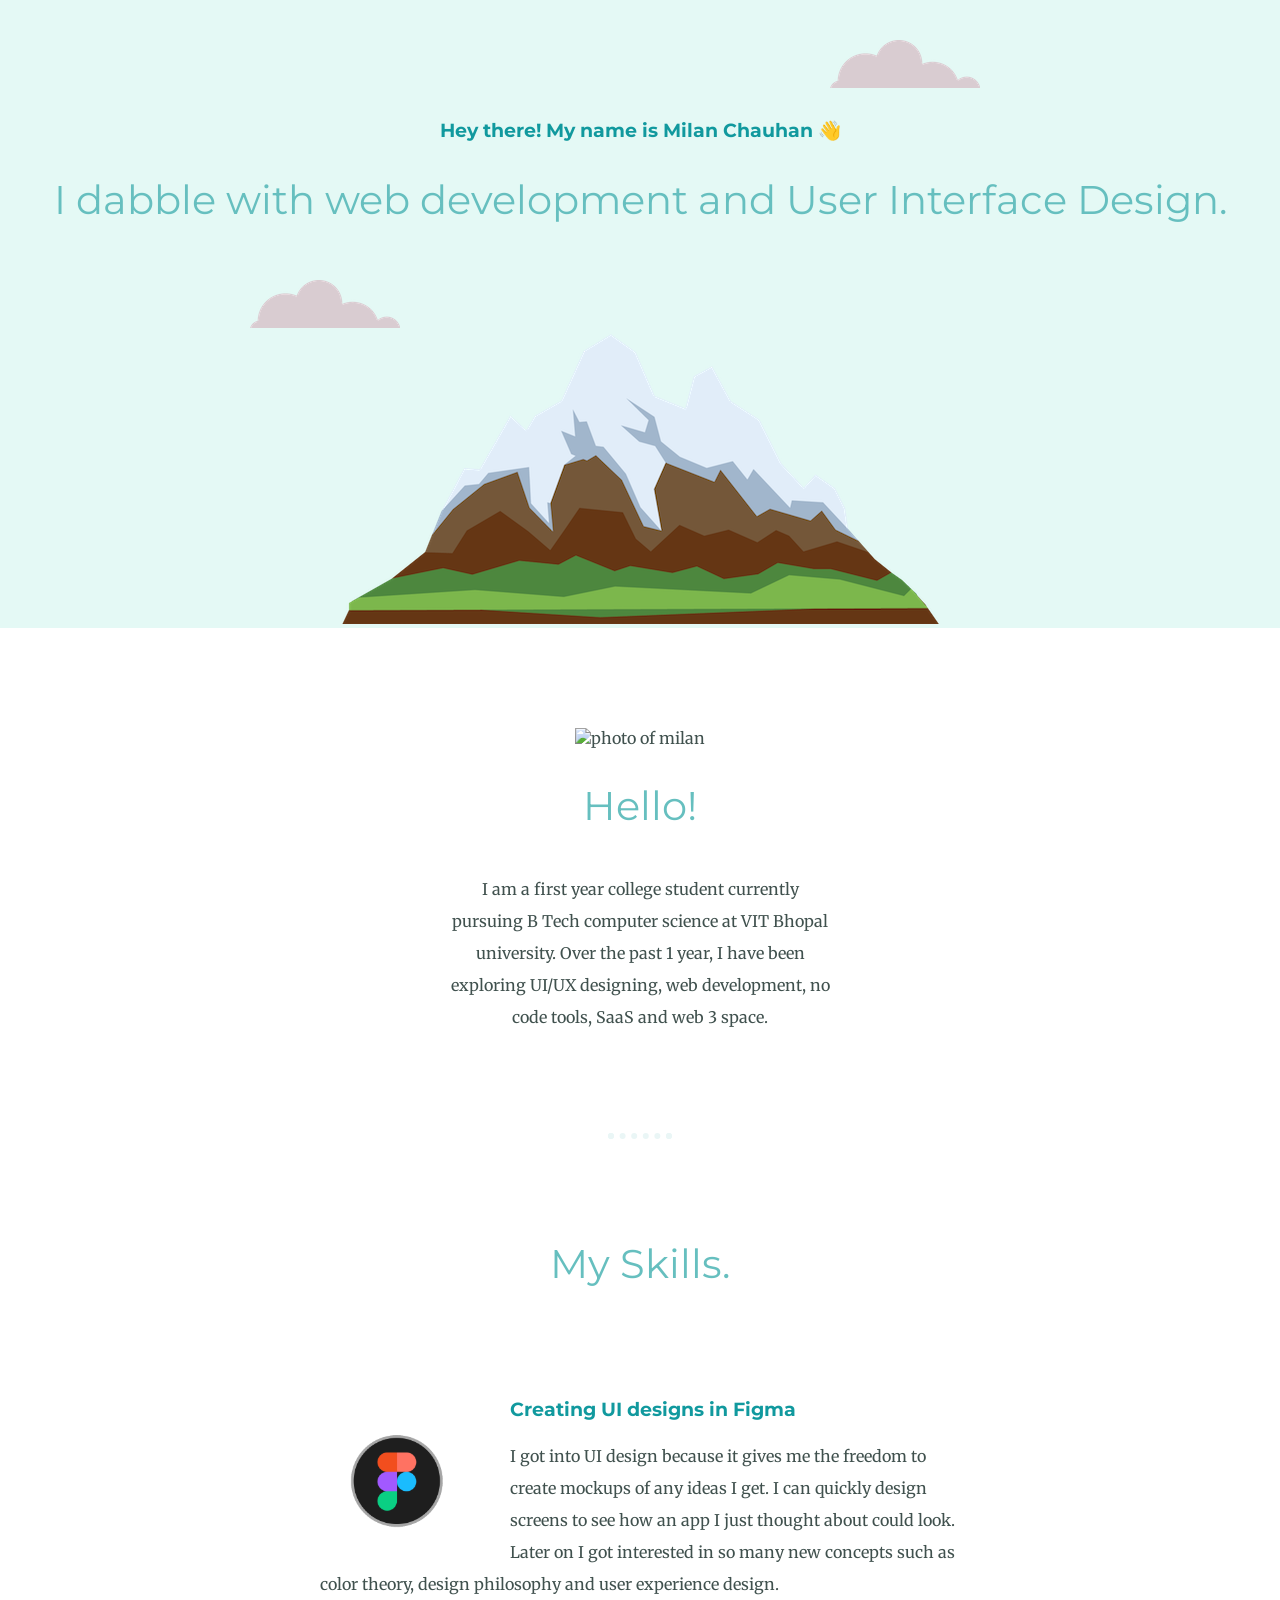
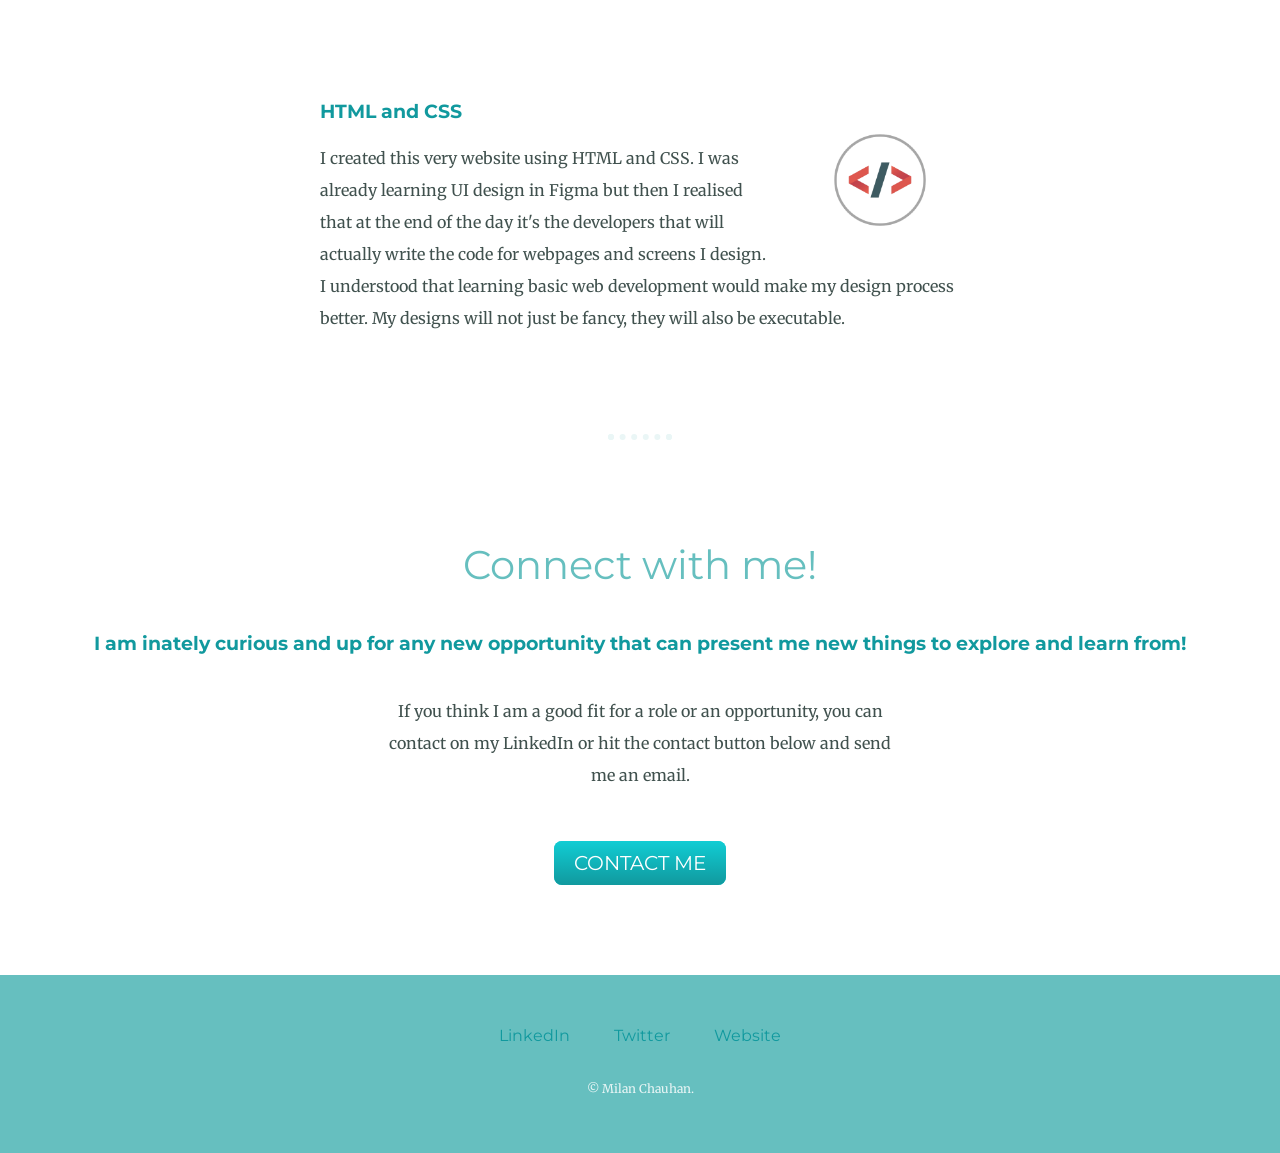
==== commit 32747c78: "update index.html" ====
--- a/index.html
+++ b/index.html
@@ -29,7 +29,7 @@
         <div class="skill-row">
           <img class="skills-image" src="images/figma-logo.png" alt="image of figma icon">
           <h3>Creating UI designs in Figma</h3>
-          <p>I got into UI design because it gives me the freedom to create mockups of any ideas I get. I can quickly design screens to see how an app I just thought about could look. Later on as I progressed and started learning new things in UI designing, I got interested in so many concepts such as color theory, design philosophy and user experience design. </p>
+          <p>I got into UI design because it gives me the freedom to create mockups of any ideas I get. I can quickly design screens to see how an app I just thought about could look. Later on I got interested in so many new concepts such as color theory, design philosophy and user experience design. </p>
         </div>
         <div class="skill-row">
           <img class="challenge-image" src="images/coder-icon.png" alt="image with showwing brackets used while coding">
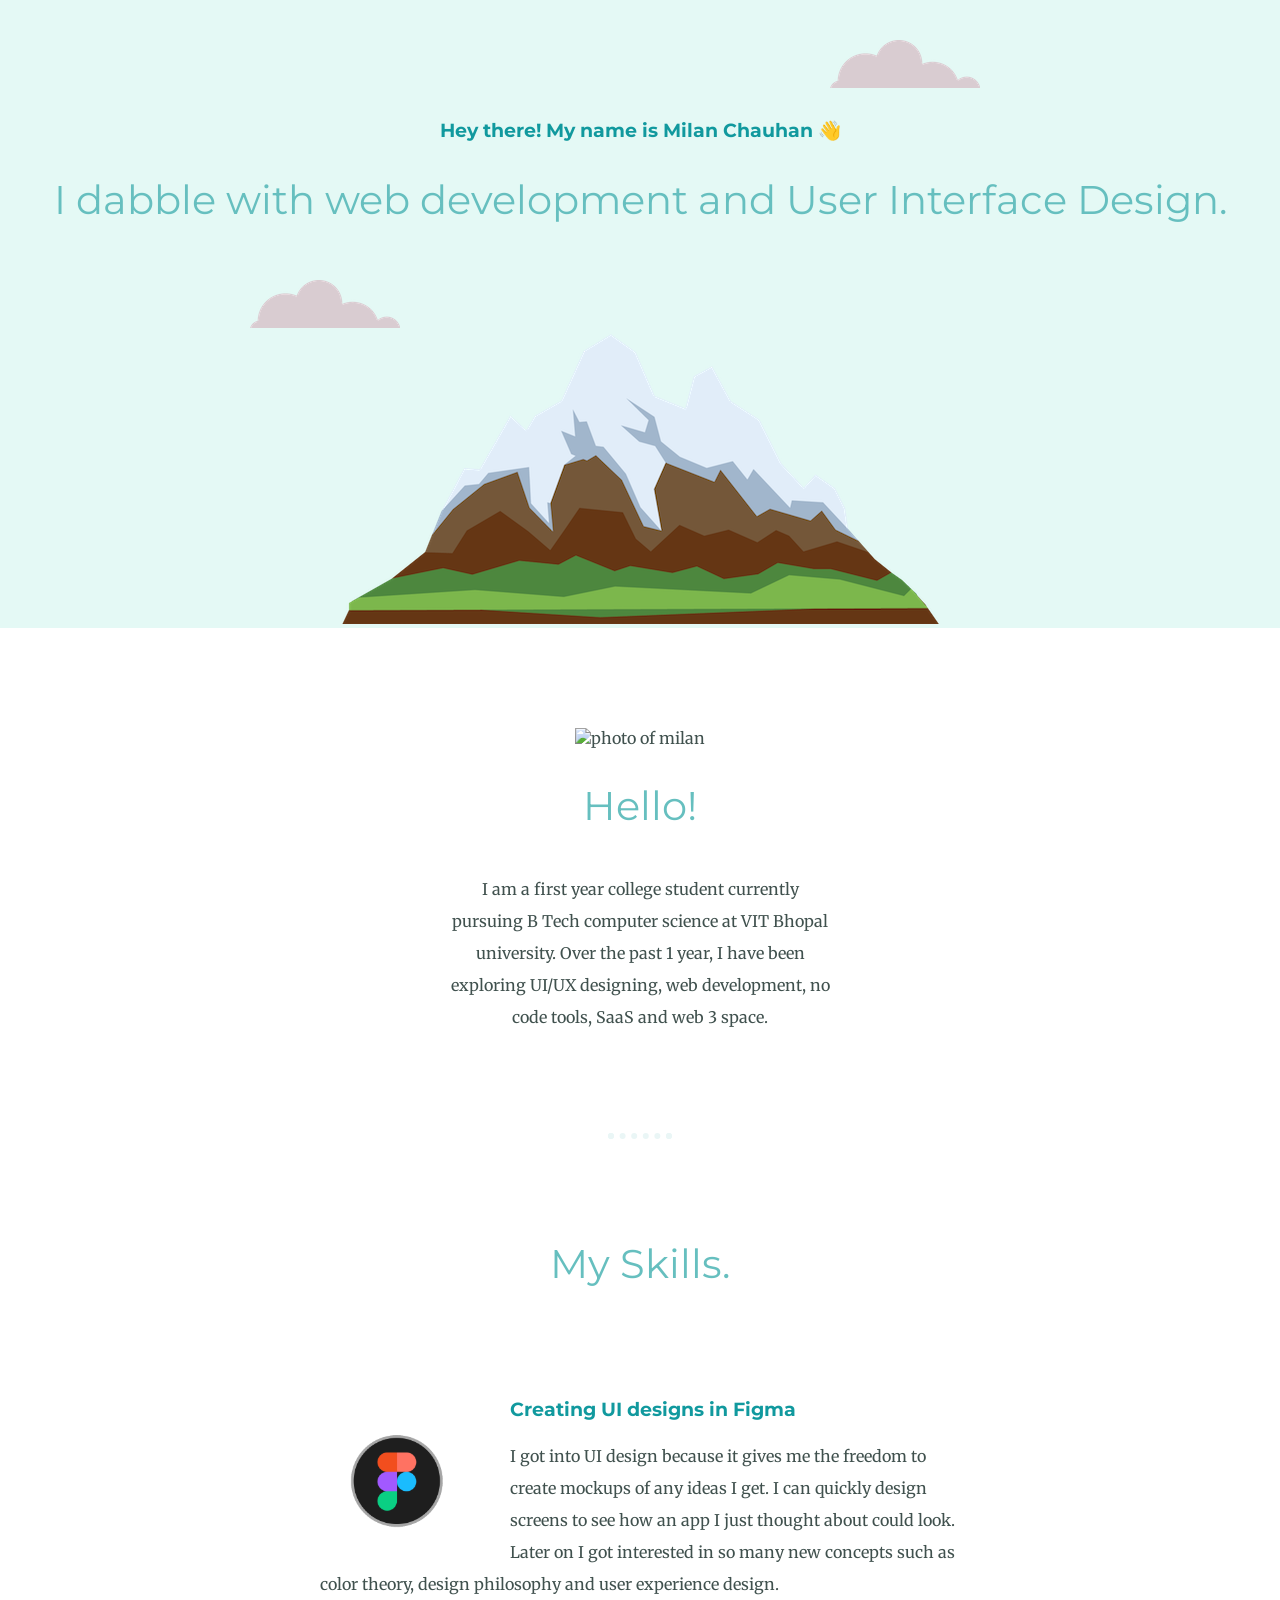
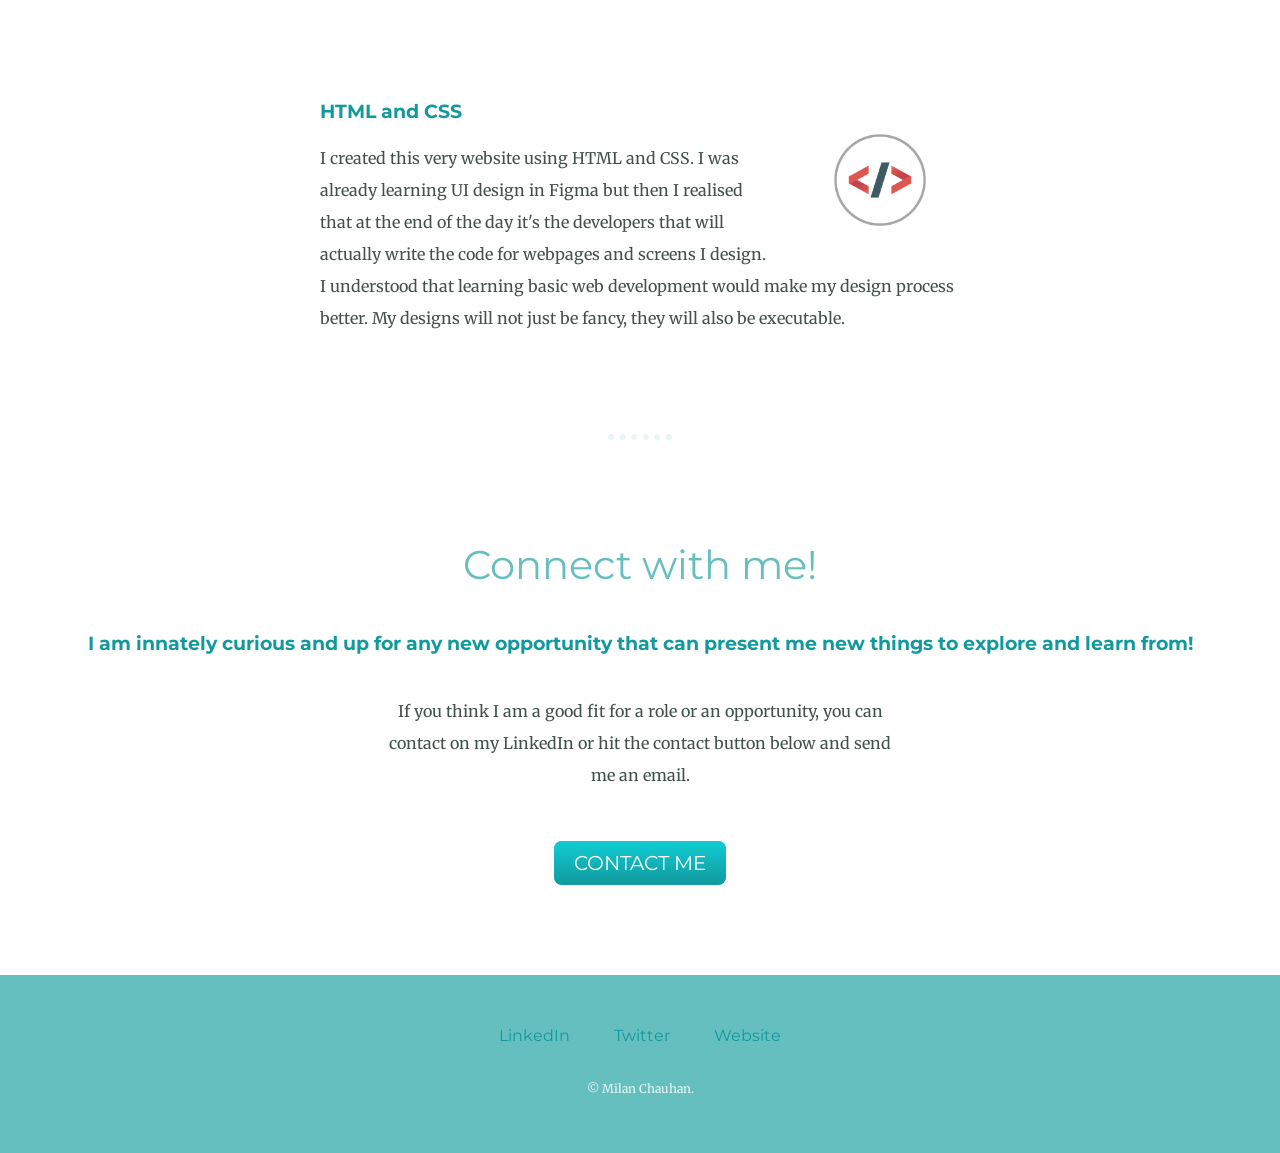
==== commit 3c339356: "update index.html" ====
--- a/index.html
+++ b/index.html
@@ -40,7 +40,7 @@
       <hr>
       <div class="contact-me">
         <h2>Connect with me!</h2>
-        <h3>I am inately curious and up for any new opportunity that can present me new things to explore and learn from!</h3>
+        <h3>I am innately curious and up for any new opportunity that can present me new things to explore and learn from!</h3>
         <p class="contact-message">If you think I am a good fit for a role or an opportunity, you can contact on my LinkedIn or hit the contact button below and send me an email.</p>
         <a class="btn" href="mailto:milanchauhan.contact@gmail.com">CONTACT ME</a>
       </div>
